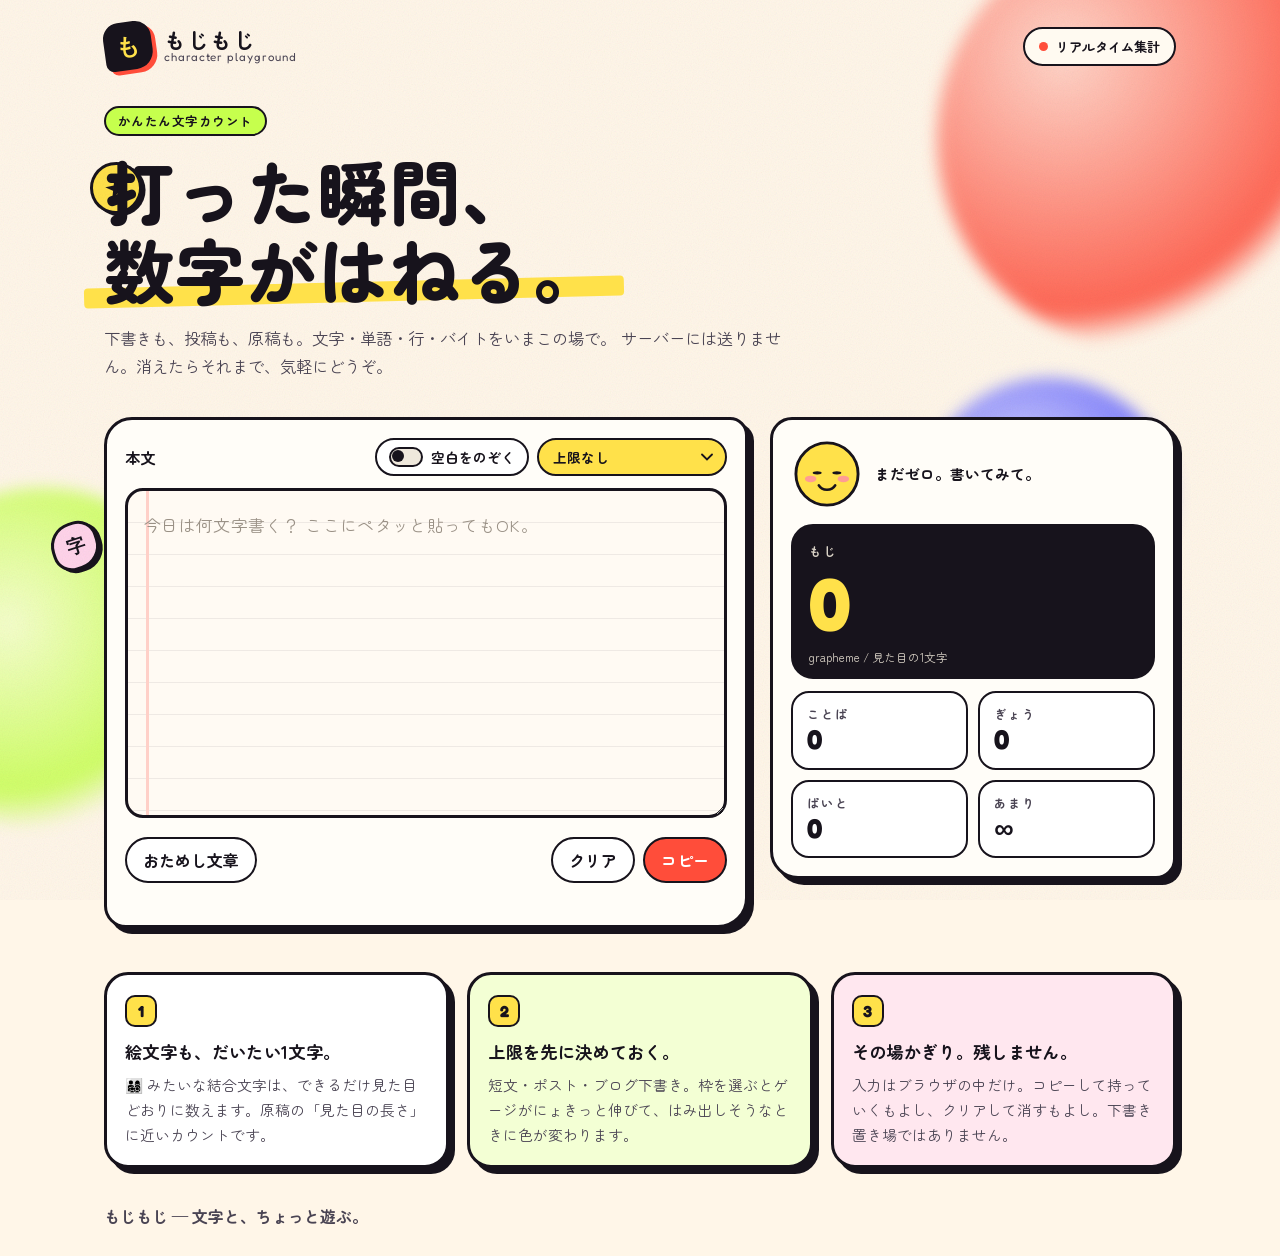
==== moji-count/index.html @ aef9bfb1 "Add playful Mojimoji character-counter top page Introduce a standalone top-page design for a simple " ====
<!DOCTYPE html>
<html lang="ja">
<head>
    <meta charset="UTF-8">
    <meta name="viewport" content="width=device-width, initial-scale=1.0">
    <title>もじもじ — かんたん文字カウント</title>
    <meta name="description" content="打った瞬間に文字数がはねる、かんたん文字カウント。単語・行・バイトもその場で。">
    <link rel="stylesheet" href="styles.css">
    <link rel="preconnect" href="https://fonts.googleapis.com">
    <link rel="preconnect" href="https://fonts.gstatic.com" crossorigin>
    <link href="https://fonts.googleapis.com/css2?family=Fredoka:wght@400;500;600;700&family=Zen+Maru+Gothic:wght@400;500;700;900&display=swap" rel="stylesheet">
</head>
<body>
    <div class="atmosphere" aria-hidden="true">
        <span class="blob blob-a"></span>
        <span class="blob blob-b"></span>
        <span class="blob blob-c"></span>
        <span class="sticker sticker-star">★</span>
        <span class="sticker sticker-mo">も</span>
        <span class="sticker sticker-ji">字</span>
        <span class="grain"></span>
    </div>

    <header class="site-header">
        <a class="brand" href="index.html">
            <span class="brand-mark" aria-hidden="true">も</span>
            <span class="brand-text">
                <strong>もじもじ</strong>
                <small>character playground</small>
            </span>
        </a>
        <p class="live-pill">
            <span class="live-dot" aria-hidden="true"></span>
            リアルタイム集計
        </p>
    </header>

    <main>
        <section class="hero">
            <p class="kicker">かんたん文字カウント</p>
            <h1>
                打った瞬間、<br>
                <span class="hero-accent">数字がはねる。</span>
            </h1>
            <p class="lede">
                下書きも、投稿も、原稿も。文字・単語・行・バイトをいまこの場で。
                サーバーには送りません。消えたらそれまで、気軽にどうぞ。
            </p>
        </section>

        <section class="stage" aria-label="文字カウント">
            <div class="editor-card">
                <div class="editor-toolbar">
                    <label class="field-label" for="draft">本文</label>
                    <div class="toolbar-controls">
                        <label class="chip-toggle">
                            <input type="checkbox" id="ignore-spaces">
                            <span>空白をのぞく</span>
                        </label>
                        <label class="limit-field">
                            <span class="sr-only">文字数の上限</span>
                            <select id="limit" aria-label="文字数の上限">
                                <option value="0">上限なし</option>
                                <option value="140">140（短文）</option>
                                <option value="280">280（ポスト）</option>
                                <option value="1000">1000（ブログ下書き）</option>
                                <option value="4000">4000（長文）</option>
                            </select>
                        </label>
                    </div>
                </div>

                <textarea
                    id="draft"
                    name="draft"
                    rows="9"
                    maxlength="200000"
                    placeholder="今日は何文字書く？ ここにペタッと貼ってもOK。"
                    spellcheck="true"
                ></textarea>

                <div class="progress-wrap" hidden>
                    <div class="progress-track" aria-hidden="true">
                        <div class="progress-fill" id="progress-fill"></div>
                    </div>
                    <p class="progress-caption" id="progress-caption"></p>
                </div>

                <div class="editor-actions">
                    <button type="button" class="btn btn-ghost" id="sample-btn">おためし文章</button>
                    <div class="editor-actions-right">
                        <button type="button" class="btn btn-ghost" id="clear-btn">クリア</button>
                        <button type="button" class="btn btn-solid" id="copy-btn">コピー</button>
                    </div>
                </div>
                <p class="toast" id="toast" role="status" aria-live="polite"></p>
            </div>

            <aside class="scoreboard" aria-label="集計結果">
                <div class="buddy-row">
                    <div class="buddy" id="buddy" data-mood="idle" aria-hidden="true">
                        <svg viewBox="0 0 88 88" fill="none">
                            <circle class="buddy-body" cx="44" cy="44" r="38"/>
                            <ellipse class="buddy-blush" cx="24" cy="50" rx="7" ry="4"/>
                            <ellipse class="buddy-blush" cx="64" cy="50" rx="7" ry="4"/>
                            <circle class="buddy-eye left" cx="32" cy="40" r="5.5"/>
                            <circle class="buddy-eye right" cx="56" cy="40" r="5.5"/>
                            <path class="buddy-mouth" d="M34 58c4 7 16 7 20 0"/>
                        </svg>
                    </div>
                    <p class="buddy-line" id="buddy-line">まだゼロ。書いてみて。</p>
                </div>

                <div class="stat stat-hero">
                    <p class="stat-label">もじ</p>
                    <p class="stat-value" id="char-count" aria-live="polite">0</p>
                    <p class="stat-note" id="char-note">grapheme / 見た目の1文字</p>
                </div>

                <div class="stat-grid">
                    <div class="stat">
                        <p class="stat-label">ことば</p>
                        <p class="stat-value" id="word-count">0</p>
                    </div>
                    <div class="stat">
                        <p class="stat-label">ぎょう</p>
                        <p class="stat-value" id="line-count">0</p>
                    </div>
                    <div class="stat">
                        <p class="stat-label">ばいと</p>
                        <p class="stat-value" id="byte-count">0</p>
                    </div>
                    <div class="stat">
                        <p class="stat-label" id="remain-label">あまり</p>
                        <p class="stat-value" id="remain-count">∞</p>
                    </div>
                </div>
            </aside>
        </section>

        <section class="perks" aria-label="このページでできること">
            <article class="perk">
                <span class="perk-badge" aria-hidden="true">1</span>
                <h2>絵文字も、だいたい1文字。</h2>
                <p>👨‍👩‍👧‍👦 みたいな結合文字は、できるだけ見た目どおりに数えます。原稿の「見た目の長さ」に近いカウントです。</p>
            </article>
            <article class="perk">
                <span class="perk-badge" aria-hidden="true">2</span>
                <h2>上限を先に決めておく。</h2>
                <p>短文・ポスト・ブログ下書き。枠を選ぶとゲージがにょきっと伸びて、はみ出しそうなときに色が変わります。</p>
            </article>
            <article class="perk">
                <span class="perk-badge" aria-hidden="true">3</span>
                <h2>その場かぎり。残しません。</h2>
                <p>入力はブラウザの中だけ。コピーして持っていくもよし、クリアして消すもよし。下書き置き場ではありません。</p>
            </article>
        </section>
    </main>

    <footer class="site-footer">
        <p>もじもじ — 文字と、ちょっと遊ぶ。</p>
    </footer>

    <script src="app.js"></script>
</body>
</html>
---- moji-count/styles.css ----
:root {
    --ink: #17131c;
    --ink-soft: #4a4453;
    --paper: #fff6e8;
    --paper-2: #ffe7c2;
    --cream: #fffaf1;
    --tomato: #ff4d3a;
    --tomato-deep: #e03726;
    --slime: #c6ff4d;
    --periwinkle: #6a6bff;
    --violet: #9b5cff;
    --sun: #ffe14a;
    --line: #17131c;
    --card: #fffdf8;
    --shadow: 6px 6px 0 var(--ink);
    --radius-xl: 32px;
    --radius-lg: 24px;
    --radius-md: 16px;
    --header-h: 76px;
}

*,
*::before,
*::after {
    box-sizing: border-box;
    margin: 0;
    padding: 0;
}

html {
    scroll-behavior: smooth;
}

body {
    min-height: 100vh;
    font-family: "Zen Maru Gothic", "Hiragino Maru Gothic ProN", sans-serif;
    color: var(--ink);
    background: var(--paper);
    overflow-x: hidden;
}

img,
svg {
    display: block;
    max-width: 100%;
}

button,
select,
textarea {
    font: inherit;
    color: inherit;
}

.sr-only {
    position: absolute;
    width: 1px;
    height: 1px;
    padding: 0;
    margin: -1px;
    overflow: hidden;
    clip: rect(0, 0, 0, 0);
    white-space: nowrap;
    border: 0;
}

.atmosphere {
    position: fixed;
    inset: 0;
    pointer-events: none;
    z-index: 0;
    overflow: hidden;
}

.blob {
    position: absolute;
    border-radius: 50%;
    filter: blur(8px);
    opacity: 0.85;
    animation: drift 16s ease-in-out infinite;
}

.blob-a {
    width: min(42vw, 420px);
    height: min(42vw, 420px);
    background: radial-gradient(circle at 30% 30%, #ffd0c4, var(--tomato) 62%, transparent 70%);
    top: -8%;
    right: -6%;
}

.blob-b {
    width: min(36vw, 340px);
    height: min(36vw, 340px);
    background: radial-gradient(circle at 40% 40%, #f4ffc8, var(--slime) 58%, transparent 72%);
    bottom: 8%;
    left: -10%;
    animation-delay: -6s;
}

.blob-c {
    width: min(28vw, 260px);
    height: min(28vw, 260px);
    background: radial-gradient(circle at 40% 40%, #d9d9ff, var(--periwinkle) 60%, transparent 72%);
    top: 42%;
    right: 8%;
    animation-delay: -11s;
}

.sticker {
    position: absolute;
    display: grid;
    place-items: center;
    font-family: "Fredoka", sans-serif;
    font-weight: 700;
    border: 3px solid var(--ink);
    box-shadow: 3px 3px 0 var(--ink);
    animation: wobble 7s ease-in-out infinite;
}

.sticker-star {
    top: 18%;
    left: 7%;
    width: 52px;
    height: 52px;
    border-radius: 50%;
    background: var(--sun);
    transform: rotate(-12deg);
    font-size: 1.4rem;
}

.sticker-mo {
    bottom: 16%;
    right: 11%;
    width: 64px;
    height: 64px;
    border-radius: 18px;
    background: var(--slime);
    transform: rotate(9deg);
    font-size: 1.6rem;
    animation-delay: -2s;
}

.sticker-ji {
    top: 58%;
    left: 4%;
    width: 48px;
    height: 48px;
    border-radius: 50% 40% 50% 40%;
    background: #ffd4ea;
    transform: rotate(-18deg);
    font-size: 1.15rem;
    animation-delay: -4s;
}

.grain {
    position: absolute;
    inset: 0;
    opacity: 0.18;
    mix-blend-mode: multiply;
    background-image: url("data:image/svg+xml,%3Csvg xmlns='http://www.w3.org/2000/svg' width='180' height='180'%3E%3Cfilter id='n'%3E%3CfeTurbulence type='fractalNoise' baseFrequency='.85' numOctaves='2' stitchTiles='stitch'/%3E%3C/filter%3E%3Crect width='180' height='180' filter='url(%23n)' opacity='.55'/%3E%3C/svg%3E");
}

@keyframes drift {
    0%, 100% { transform: translate(0, 0) scale(1); }
    50% { transform: translate(18px, -22px) scale(1.08); }
}

@keyframes wobble {
    0%, 100% { transform: rotate(var(--tilt, -8deg)); }
    50% { transform: rotate(calc(var(--tilt, -8deg) + 10deg)) translateY(-6px); }
}

.site-header,
main,
.site-footer {
    position: relative;
    z-index: 1;
}

.site-header {
    display: flex;
    align-items: center;
    justify-content: space-between;
    gap: 16px;
    max-width: 1120px;
    margin: 0 auto;
    padding: 22px 24px 8px;
}

.brand {
    display: flex;
    align-items: center;
    gap: 12px;
    text-decoration: none;
    color: inherit;
}

.brand-mark {
    width: 48px;
    height: 48px;
    display: grid;
    place-items: center;
    background: var(--ink);
    color: var(--sun);
    border-radius: 16px 16px 18px 8px;
    font-family: "Fredoka", sans-serif;
    font-size: 1.45rem;
    font-weight: 700;
    transform: rotate(-8deg);
    box-shadow: 4px 4px 0 var(--tomato);
}

.brand-text {
    display: flex;
    flex-direction: column;
    line-height: 1.05;
}

.brand-text strong {
    font-size: 1.35rem;
    letter-spacing: 0.04em;
}

.brand-text small {
    font-family: "Fredoka", sans-serif;
    font-size: 0.72rem;
    color: var(--ink-soft);
    letter-spacing: 0.08em;
}

.live-pill {
    display: inline-flex;
    align-items: center;
    gap: 8px;
    padding: 8px 14px;
    border: 2.5px solid var(--ink);
    border-radius: 999px;
    background: var(--cream);
    font-size: 0.82rem;
    font-weight: 700;
}

.live-dot {
    width: 9px;
    height: 9px;
    border-radius: 50%;
    background: var(--tomato);
    box-shadow: 0 0 0 0 rgba(255, 77, 58, 0.7);
    animation: pulse 1.6s ease-out infinite;
}

@keyframes pulse {
    70% { box-shadow: 0 0 0 8px rgba(255, 77, 58, 0); }
    100% { box-shadow: 0 0 0 0 rgba(255, 77, 58, 0); }
}

.hero {
    max-width: 1120px;
    margin: 0 auto;
    padding: 28px 24px 8px;
}

.kicker {
    display: inline-block;
    padding: 4px 12px;
    margin-bottom: 14px;
    background: var(--slime);
    border: 2.5px solid var(--ink);
    border-radius: 999px;
    font-size: 0.78rem;
    font-weight: 700;
    letter-spacing: 0.12em;
}

.hero h1 {
    font-size: clamp(2.3rem, 6vw, 4.4rem);
    line-height: 1.12;
    letter-spacing: 0.02em;
    font-weight: 900;
    max-width: 14ch;
}

.hero-accent {
    position: relative;
    display: inline-block;
    isolation: isolate;
    z-index: 0;
}

.hero-accent::after {
    content: "";
    position: absolute;
    left: -4%;
    right: -4%;
    bottom: 0.08em;
    height: 0.28em;
    background: var(--sun);
    z-index: -1;
    border-radius: 4px;
    transform: rotate(-1.4deg);
}

.lede {
    margin-top: 16px;
    max-width: 42em;
    color: var(--ink-soft);
    font-size: 1.02rem;
    line-height: 1.75;
}

.stage {
    display: grid;
    grid-template-columns: minmax(0, 1.35fr) minmax(280px, 0.85fr);
    gap: 22px;
    max-width: 1120px;
    margin: 28px auto 0;
    padding: 0 24px 8px;
    align-items: start;
}

.editor-card,
.scoreboard,
.perk {
    background: var(--card);
    border: 3px solid var(--ink);
    box-shadow: var(--shadow);
}

.editor-card {
    border-radius: 28px 18px 30px 22px;
    padding: 18px 18px 16px;
}

.editor-toolbar {
    display: flex;
    align-items: center;
    justify-content: space-between;
    gap: 12px;
    margin-bottom: 12px;
    flex-wrap: wrap;
}

.field-label {
    font-weight: 700;
    font-size: 0.95rem;
}

.toolbar-controls {
    display: flex;
    align-items: center;
    gap: 8px;
    flex-wrap: wrap;
}

.chip-toggle {
    display: inline-flex;
    align-items: center;
    gap: 8px;
    padding: 7px 12px;
    border: 2.5px solid var(--ink);
    border-radius: 999px;
    background: #fff;
    cursor: pointer;
    user-select: none;
    font-size: 0.85rem;
    font-weight: 700;
}

.chip-toggle input {
    appearance: none;
    width: 34px;
    height: 20px;
    border: 2.5px solid var(--ink);
    border-radius: 999px;
    background: #efe8dc;
    position: relative;
    cursor: pointer;
    flex-shrink: 0;
}

.chip-toggle input::after {
    content: "";
    position: absolute;
    top: 1px;
    left: 1px;
    width: 12px;
    height: 12px;
    border-radius: 50%;
    background: var(--ink);
    transition: transform 0.18s ease;
}

.chip-toggle input:checked {
    background: var(--slime);
}

.chip-toggle input:checked::after {
    transform: translateX(14px);
}

.chip-toggle:focus-within,
.limit-field select:focus,
textarea:focus,
.btn:focus-visible,
.brand:focus-visible {
    outline: 3px solid var(--periwinkle);
    outline-offset: 2px;
}

.limit-field select {
    appearance: none;
    background: var(--sun) url("data:image/svg+xml,%3Csvg xmlns='http://www.w3.org/2000/svg' width='12' height='8' fill='none'%3E%3Cpath d='M1 1.5 6 6.5 11 1.5' stroke='%2317131c' stroke-width='1.8' stroke-linecap='round'/%3E%3C/svg%3E") no-repeat right 12px center;
    border: 2.5px solid var(--ink);
    border-radius: 999px;
    padding: 7px 34px 7px 14px;
    font-weight: 700;
    font-size: 0.85rem;
    cursor: pointer;
}

textarea {
    width: 100%;
    min-height: 280px;
    resize: vertical;
    border: 3px solid var(--ink);
    border-radius: 18px;
    padding: 18px 16px;
    background:
        linear-gradient(90deg, transparent 0, transparent 18px, #ffd0c8 18px, #ffd0c8 21px, transparent 21px),
        repeating-linear-gradient(
            to bottom,
            transparent,
            transparent 31px,
            rgba(23, 19, 28, 0.07) 31px,
            rgba(23, 19, 28, 0.07) 32px
        ),
        #fffaf3;
    line-height: 32px;
    font-size: 1.05rem;
    letter-spacing: 0.02em;
}

textarea::placeholder {
    color: #9a9186;
}

.progress-wrap {
    margin-top: 12px;
}

.progress-wrap[hidden] {
    display: none;
}

.progress-track {
    height: 14px;
    border: 2.5px solid var(--ink);
    border-radius: 999px;
    background: #efe8dc;
    overflow: hidden;
}

.progress-fill {
    height: 100%;
    width: 0;
    background: var(--periwinkle);
    border-right: 2px solid var(--ink);
    transition: width 0.2s ease, background-color 0.2s ease;
}

.progress-fill.is-warn {
    background: var(--sun);
}

.progress-fill.is-over {
    background: var(--tomato);
}

.progress-caption {
    margin-top: 6px;
    font-size: 0.8rem;
    font-weight: 700;
    color: var(--ink-soft);
}

.editor-actions {
    display: flex;
    justify-content: space-between;
    align-items: center;
    gap: 10px;
    margin-top: 14px;
    flex-wrap: wrap;
}

.editor-actions-right {
    display: flex;
    gap: 8px;
}

.btn {
    border: 2.5px solid var(--ink);
    border-radius: 999px;
    padding: 9px 16px;
    font-weight: 700;
    cursor: pointer;
    transition: transform 0.12s ease, box-shadow 0.12s ease, background-color 0.12s ease;
}

.btn:hover {
    transform: translate(-1px, -1px);
    box-shadow: 3px 3px 0 var(--ink);
}

.btn:active {
    transform: translate(1px, 1px);
    box-shadow: none;
}

.btn-ghost {
    background: #fff;
}

.btn-solid {
    background: var(--tomato);
    color: #fff;
}

.toast {
    min-height: 1.2em;
    margin-top: 10px;
    font-size: 0.85rem;
    font-weight: 700;
    color: var(--periwinkle);
}

.scoreboard {
    border-radius: 22px 30px 20px 28px;
    padding: 18px;
    position: sticky;
    top: 16px;
}

.buddy-row {
    display: flex;
    align-items: center;
    gap: 12px;
    margin-bottom: 14px;
}

.buddy {
    width: 72px;
    height: 72px;
    flex-shrink: 0;
}

.buddy svg {
    width: 100%;
    height: 100%;
    overflow: visible;
}

.buddy-body {
    fill: var(--sun);
    stroke: var(--ink);
    stroke-width: 3.5;
}

.buddy-blush {
    fill: #ff8fa0;
    opacity: 0.85;
}

.buddy-eye {
    fill: var(--ink);
    transform-origin: center;
    transition: transform 0.2s ease;
}

.buddy-mouth {
    fill: none;
    stroke: var(--ink);
    stroke-width: 3.2;
    stroke-linecap: round;
    transition: d 0.2s ease;
}

.buddy[data-mood="idle"] .buddy-eye {
    transform: scaleY(0.35);
}

.buddy[data-mood="typing"] .buddy-body {
    fill: var(--slime);
}

.buddy[data-mood="warn"] .buddy-body {
    fill: #ffc14d;
}

.buddy[data-mood="over"] .buddy-body {
    fill: #ff8a7a;
}

.buddy[data-mood="over"] .buddy-eye.left {
    transform: rotate(-18deg) translate(-1px, 1px);
}

.buddy[data-mood="over"] .buddy-eye.right {
    transform: rotate(18deg) translate(1px, 1px);
}

.buddy-line {
    font-size: 0.92rem;
    font-weight: 700;
    line-height: 1.45;
}

.stat {
    border: 2.5px solid var(--ink);
    border-radius: 18px;
    padding: 12px 14px;
    background: #fff;
}

.stat-hero {
    background: var(--ink);
    color: var(--cream);
    margin-bottom: 12px;
    border-radius: 22px;
    padding: 16px 16px 12px;
}

.stat-hero .stat-label,
.stat-hero .stat-note {
    color: #d9d2c6;
}

.stat-label {
    font-size: 0.75rem;
    font-weight: 700;
    letter-spacing: 0.14em;
    color: var(--ink-soft);
}

.stat-value {
    font-family: "Fredoka", sans-serif;
    font-weight: 700;
    font-size: 1.7rem;
    letter-spacing: -0.03em;
    font-variant-numeric: tabular-nums;
    line-height: 1.15;
    margin-top: 2px;
}

.stat-hero .stat-value {
    font-size: clamp(3.2rem, 8vw, 4.6rem);
    color: var(--sun);
}

.stat-value.is-pop {
    animation: pop 0.28s cubic-bezier(0.2, 1.4, 0.4, 1);
}

@keyframes pop {
    0% { transform: scale(1); }
    40% { transform: scale(1.12) rotate(-2deg); }
    100% { transform: scale(1); }
}

.stat-note {
    margin-top: 4px;
    font-size: 0.72rem;
}

.stat-grid {
    display: grid;
    grid-template-columns: 1fr 1fr;
    gap: 10px;
}

.perks {
    display: grid;
    grid-template-columns: repeat(3, 1fr);
    gap: 18px;
    max-width: 1120px;
    margin: 36px auto 0;
    padding: 0 24px;
}

.perk {
    border-radius: 24px;
    padding: 20px 18px 18px;
    background: color-mix(in srgb, var(--card) 86%, var(--paper-2));
}

.perk:nth-child(1) { background: #fff; }
.perk:nth-child(2) { background: #f3ffd4; }
.perk:nth-child(3) { background: #ffe7ef; }

.perk-badge {
    display: inline-grid;
    place-items: center;
    width: 32px;
    height: 32px;
    border-radius: 10px;
    border: 2.5px solid var(--ink);
    background: var(--sun);
    font-family: "Fredoka", sans-serif;
    font-weight: 700;
    margin-bottom: 12px;
}

.perk h2 {
    font-size: 1.08rem;
    margin-bottom: 8px;
    letter-spacing: 0.02em;
}

.perk p {
    color: var(--ink-soft);
    line-height: 1.7;
    font-size: 0.92rem;
}

.site-footer {
    max-width: 1120px;
    margin: 0 auto;
    padding: 36px 24px 28px;
    font-weight: 700;
    color: var(--ink-soft);
}

@media (max-width: 900px) {
    .stage,
    .perks {
        grid-template-columns: 1fr;
    }

    .scoreboard {
        position: static;
    }

    .sticker-ji,
    .sticker-mo {
        display: none;
    }
}

@media (max-width: 640px) {
    .site-header {
        padding: 16px 16px 4px;
    }

    .hero,
    .stage,
    .perks,
    .site-footer {
        padding-left: 16px;
        padding-right: 16px;
    }

    .brand-text small {
        display: none;
    }

    .live-pill {
        font-size: 0.72rem;
        padding: 6px 10px;
    }

    textarea {
        min-height: 220px;
    }

    .stat-hero .stat-value {
        font-size: 3.2rem;
    }

    .sticker-star {
        top: 12%;
        left: auto;
        right: 18px;
        width: 40px;
        height: 40px;
        font-size: 1.1rem;
    }
}

@media (prefers-reduced-motion: reduce) {
    *,
    *::before,
    *::after {
        animation: none !important;
        transition: none !important;
    }
}
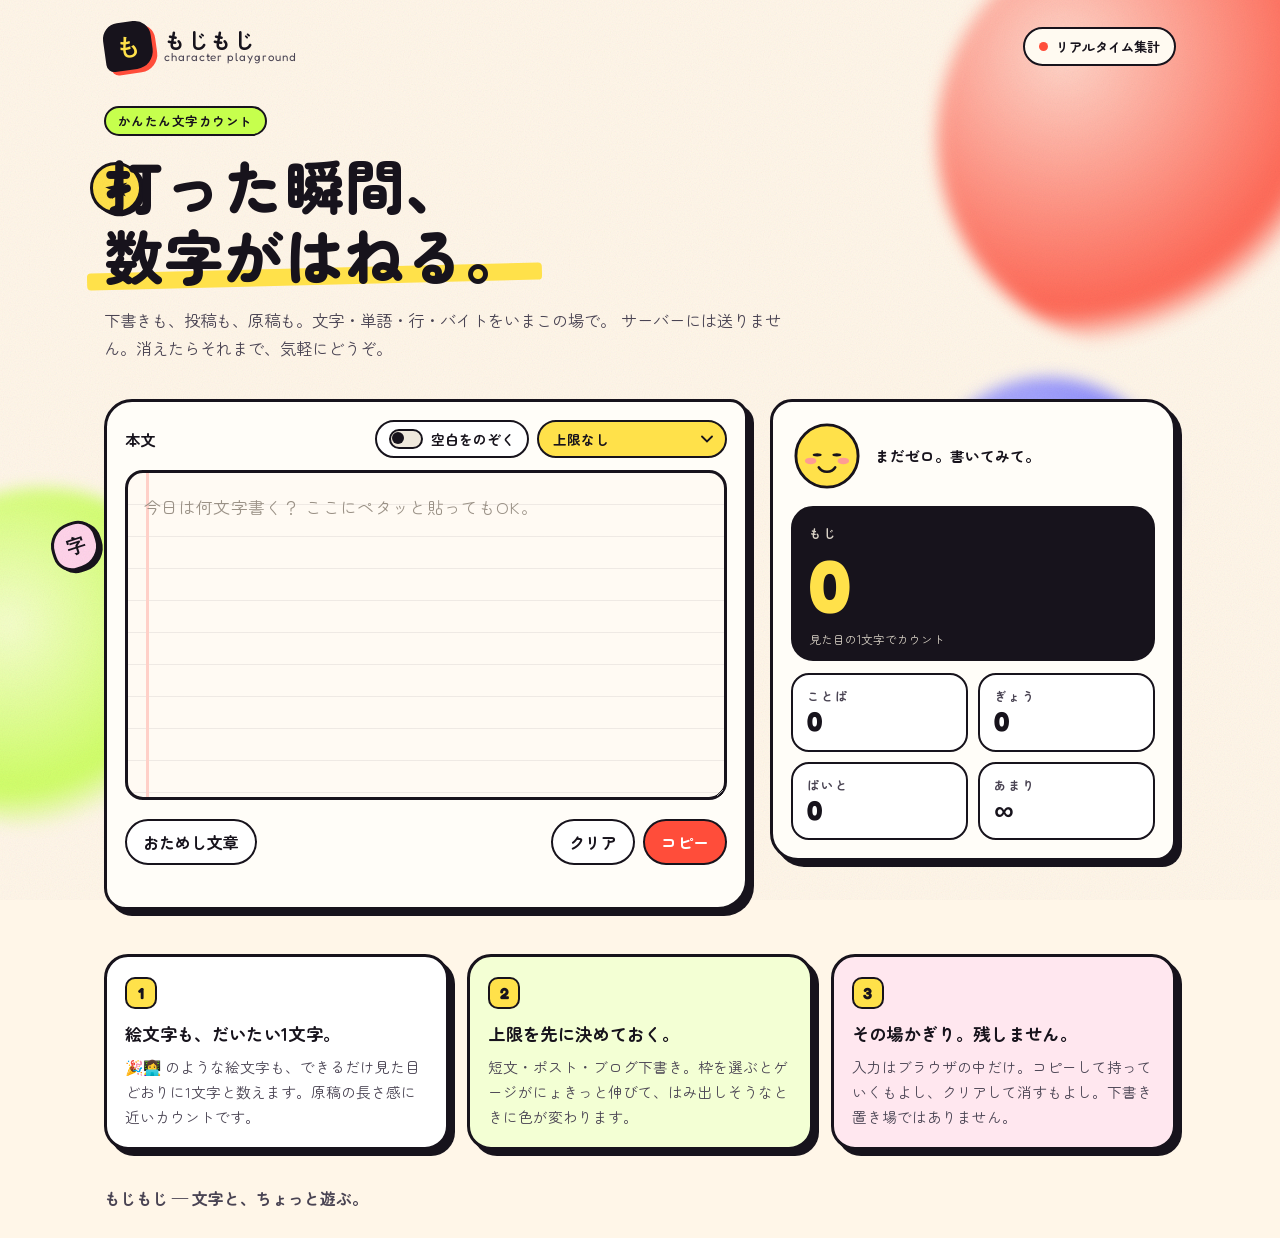
==== commit d26424c7: "Tighten Mojimoji headline wrap and copy Keep the accent phrase on one line so the highlighter sits u" ====
--- a/moji-count/index.html
+++ b/moji-count/index.html
@@ -114,7 +114,7 @@
                 <div class="stat stat-hero">
                     <p class="stat-label">もじ</p>
                     <p class="stat-value" id="char-count" aria-live="polite">0</p>
-                    <p class="stat-note" id="char-note">grapheme / 見た目の1文字</p>
+                        <p class="stat-note" id="char-note">見た目の1文字でカウント</p>
                 </div>
 
                 <div class="stat-grid">
@@ -142,7 +142,7 @@
             <article class="perk">
                 <span class="perk-badge" aria-hidden="true">1</span>
                 <h2>絵文字も、だいたい1文字。</h2>
-                <p>👨‍👩‍👧‍👦 みたいな結合文字は、できるだけ見た目どおりに数えます。原稿の「見た目の長さ」に近いカウントです。</p>
+                <p>🎉👩‍💻 のような絵文字も、できるだけ見た目どおりに1文字と数えます。原稿の長さ感に近いカウントです。</p>
             </article>
             <article class="perk">
                 <span class="perk-badge" aria-hidden="true">2</span>
--- a/moji-count/styles.css
+++ b/moji-count/styles.css
@@ -273,11 +273,11 @@
 }
 
 .hero h1 {
-    font-size: clamp(2.3rem, 6vw, 4.4rem);
-    line-height: 1.12;
+    font-size: clamp(2.05rem, 5.2vw, 3.7rem);
+    line-height: 1.18;
     letter-spacing: 0.02em;
     font-weight: 900;
-    max-width: 14ch;
+    max-width: 12em;
 }
 
 .hero-accent {
@@ -285,6 +285,7 @@
     display: inline-block;
     isolation: isolate;
     z-index: 0;
+    white-space: nowrap;
 }
 
 .hero-accent::after {
